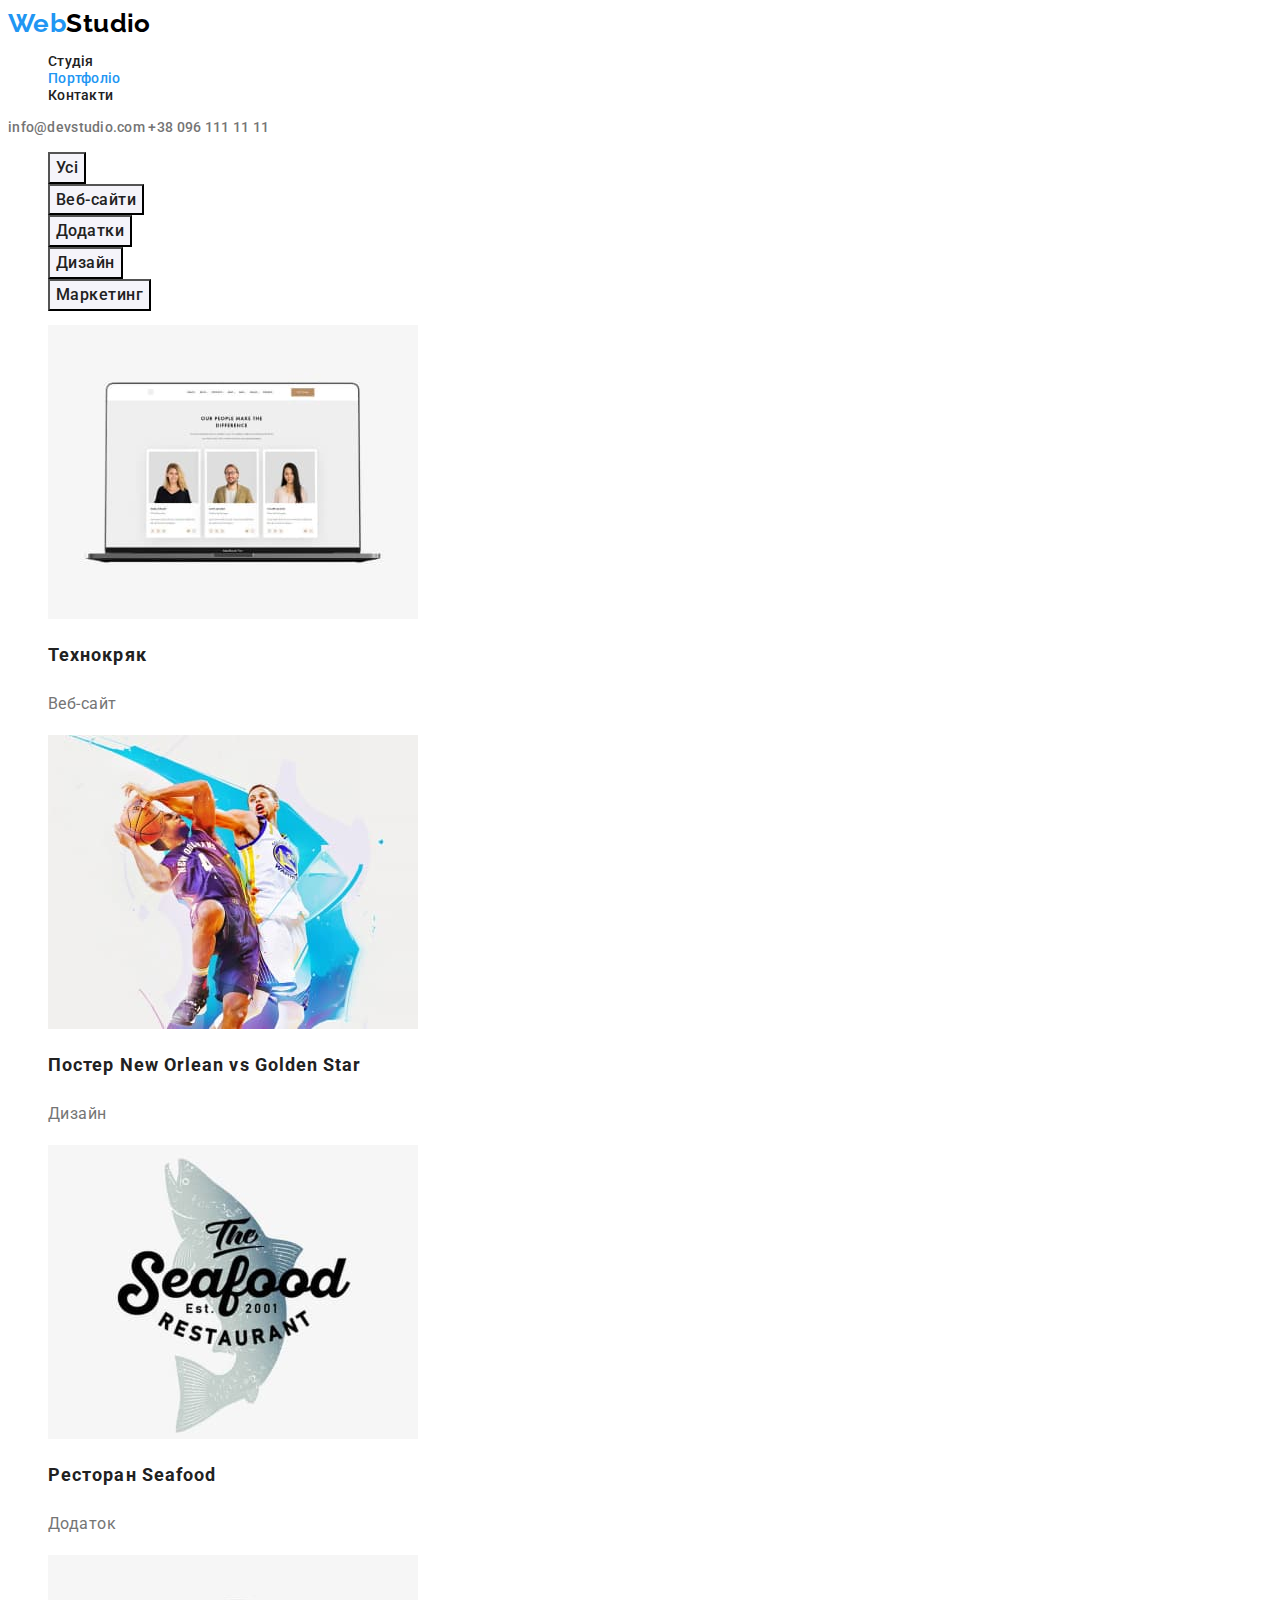
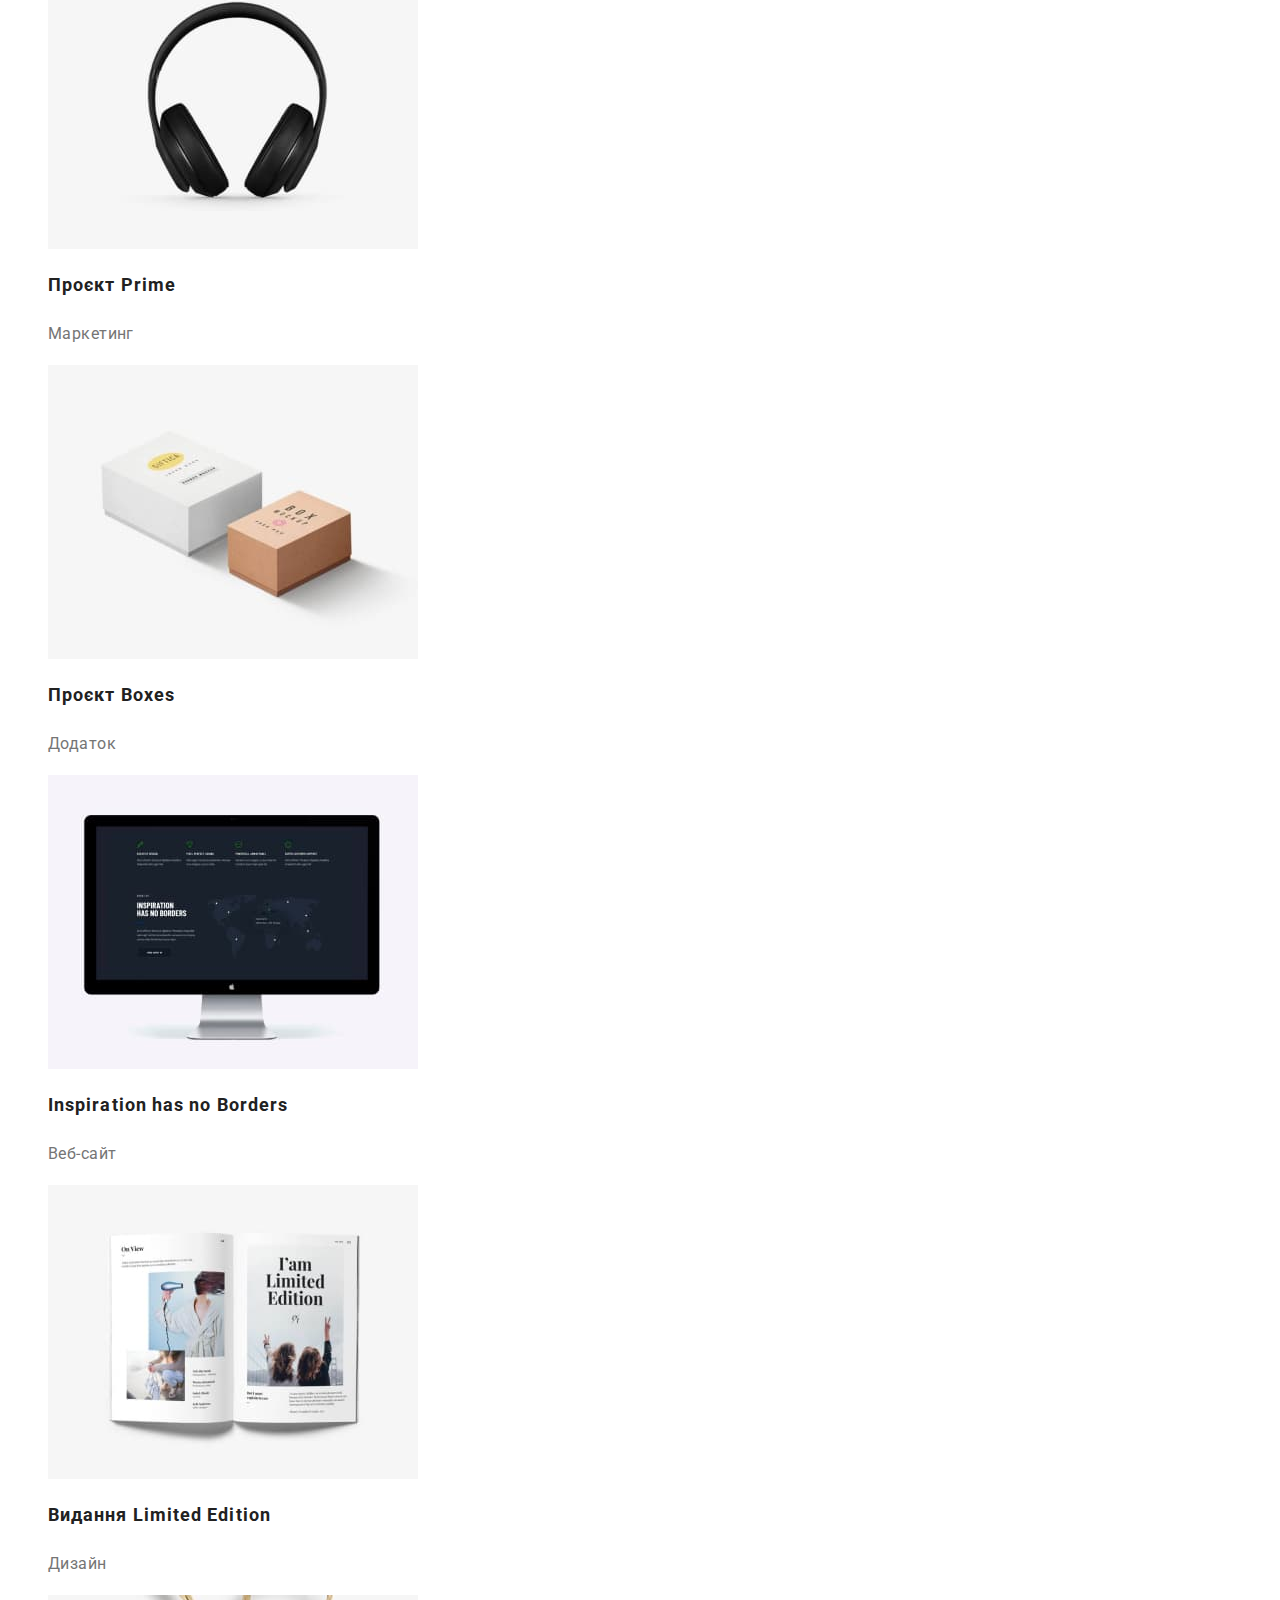
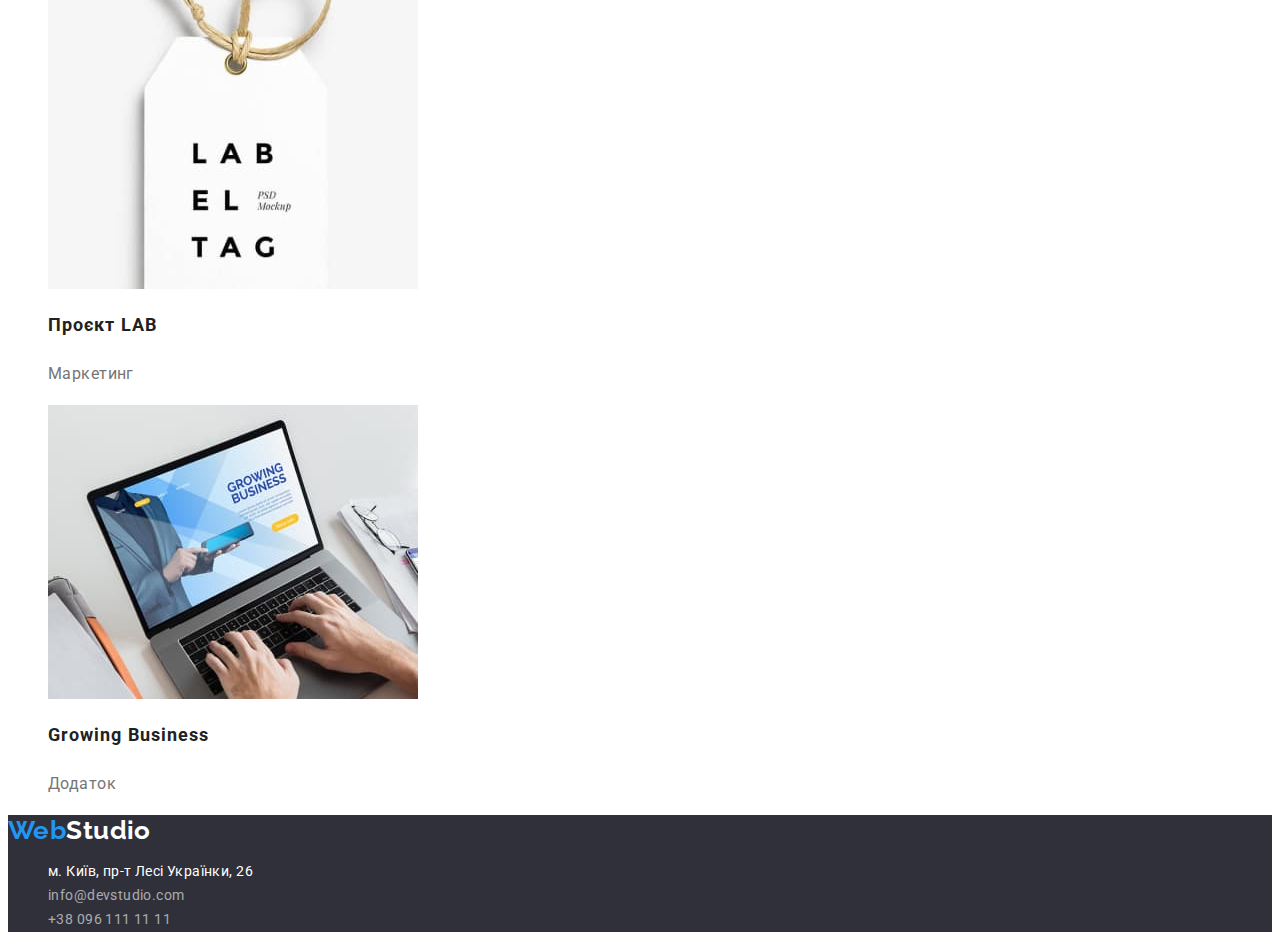
==== portfolio.html @ 8f7ff71c "push home-work-2" ====
<!DOCTYPE html>
<html lang="en">
  <head>
    <meta charset="UTF-8" />
    <meta http-equiv="X-UA-Compatible" content="IE=edge" />
    <meta name="viewport" content="width=device-width, initial-scale=1.0" />
    <link rel="preconnect" href="https://fonts.googleapis.com" />
    <link rel="preconnect" href="https://fonts.gstatic.com" crossorigin />
    <link
      href="https://fonts.googleapis.com/css2?family=Raleway:wght@700&family=Roboto:wght@400;500;700;900&display=swap"
      rel="stylesheet"
    />
    <link rel="stylesheet" href="./css/style.css" />
    <title>Портфоліо</title>
  </head>
  <body>
    <header class="header">
      <a href="./index.html" class="header__logo link logo">Web<span>Studio</span></a>
      <nav class="header__menu">
        <ul class="header__list">
          <li class="header__item item">
            <a href="./index.html" class="header__link link">Студія</a>
          </li>
          <li class="header__item item">
            <a href="./portfolio.html" class="header__link link current">Портфоліо</a>
          </li>
          <li class="header__item item">
            <a href="#" class="header__link link">Контакти</a>
          </li>
        </ul>
      </nav>
      <div class="header__contacts">
        <a href="mailto:info@devstudio.com" class="header__contacts-contact link"
          >info@devstudio.com</a
        >
        <a href="tel:+380961111111" class="header__contacts-contact link">+38 096 111 11 11</a>
      </div>
    </header>
    <main>
      <section class="portfolio">
        <h1 class="visually-hidden">Портфоліо</h1>
        <ul class="portfolio__filtr filtr-portfolio">
          <li class="filtr-portfolio__item item">
            <button type="button" class="filtr-portfolio__btn">Усі</button>
          </li>
          <li class="filtr-portfolio__item item">
            <button type="button" class="filtr-portfolio__btn">Веб-сайти</button>
          </li>
          <li class="filtr-portfolio__item item">
            <button type="button" class="filtr-portfolio__btn">Додатки</button>
          </li>
          <li class="filtr-portfolio__item item">
            <button type="button" class="filtr-portfolio__btn">Дизайн</button>
          </li>
          <li class="filtr-portfolio__item item">
            <button type="button" class="filtr-portfolio__btn">Маркетинг</button>
          </li>
        </ul>
        <ul class="portfolio__gellery gellery-portfolio">
          <li class="gellery-portfolio__item item">
            <img
              src="./images/portfolio-computer.jpg"
              alt="computer"
              class="gellery-portfolio__image"
              width="370"
              height="294"
            />
            <h2 class="gellery-portfolio__title">Технокряк</h2>
            <p class="gallery-portfolio__text">Веб-сайт</p>
          </li>
          <li class="gellery-portfolio__item item">
            <img
              src="./images/portfolio-basketball.jpg"
              alt="basketball"
              class="gellery-portfolio__image"
              width="370"
              height="294"
            />
            <h2 class="gellery-portfolio__title">Постер New Orlean vs Golden Star</h2>
            <p class="gallery-portfolio__text">Дизайн</p>
          </li>
          <li class="gellery-portfolio__item item">
            <img
              src="./images/portfolio-seafood.jpg"
              alt="Seafood"
              class="gellery-portfolio__image"
              width="370"
              height="294"
            />
            <h2 class="gellery-portfolio__title">Ресторан Seafood</h2>
            <p class="gallery-portfolio__text">Додаток</p>
          </li>
          <li class="gellery-portfolio__item item">
            <img
              src="./images/portfolio-headphone.jpg"
              alt="headphone"
              class="gellery-portfolio__image"
              width="370"
              height="294"
            />
            <h2 class="gellery-portfolio__title">Проєкт Prime</h2>
            <p class="gallery-portfolio__text">Маркетинг</p>
          </li>
          <li class="gellery-portfolio__item item">
            <img
              src="./images/portfolio-boxes.jpg"
              alt="boxes"
              class="gellery-portfolio__image"
              width="370"
              height="294"
            />
            <h2 class="gellery-portfolio__title">Проєкт Boxes</h2>
            <p class="gallery-portfolio__text">Додаток</p>
          </li>
          <li class="gellery-portfolio__item item">
            <img
              src="./images/portfolio-monitor.jpg"
              alt="monitor"
              class="gellery-portfolio__image"
              width="370"
              height="294"
            />
            <h2 class="gellery-portfolio__title">Inspiration has no Borders</h2>
            <p class="gallery-portfolio__text">Веб-сайт</p>
          </li>
          <li class="gellery-portfolio__item item">
            <img
              src="./images/portfolio-book.jpg"
              alt="book"
              class="gellery-portfolio__image"
              width="370"
              height="294"
            />
            <h2 class="gellery-portfolio__title">Видання Limited Edition</h2>
            <p class="gallery-portfolio__text">Дизайн</p>
          </li>
          <li class="gellery-portfolio__item item">
            <img
              src="./images/portfolio-label.jpg"
              alt="label"
              class="gellery-portfolio__image"
              width="370"
              height="294"
            />
            <h2 class="gellery-portfolio__title">Проєкт LAB</h2>
            <p class="gallery-portfolio__text">Маркетинг</p>
          </li>
          <li class="gellery-portfolio__item item">
            <img
              src="./images/portfolio-business.jpg"
              alt="business"
              class="gellery-portfolio__image"
              width="370"
              height="294"
            />
            <h2 class="gellery-portfolio__title">Growing Business</h2>
            <p class="gallery-portfolio__text">Додаток</p>
          </li>
        </ul>
      </section>
    </main>
    <footer class="footer">
      <a href="./index.html" class="footer__logo link logo">Web<span>Studio</span></a>
      <address class="footer__addres">
        <ul class="footer__list">
          <li class="footer__item item">
            <a
              href="https://goo.gl/maps/UaeHGTFbajZYQoQx9"
              target="_blank"
              rel="nofollow noopener noreferrer"
              class="footer__link link footer__link-active"
            >
              м. Київ, пр-т Лесі Українки, 26
            </a>
          </li>
          <li class="footer__item item">
            <a href="mailto:info@devstudio.com" class="footer__link link">info@devstudio.com</a>
          </li>
          <li class="footer__item item">
            <a href="tel:+380961111111" class="footer__link link">+38 096 111 11 11</a>
          </li>
        </ul>
      </address>
    </footer>
  </body>
</html>
---- css/style.css ----
:root {
  --font-raleway: 'Raleway', sans-serif;
  --font-roboto: 'Roboto', sans-serif;
  --hover-color: #2196f3;
  --main-btn-hover-color: #188ce8;
  --main-bright-color: #ffffff;
  --dakr-color: #212121;
  --light-color: #757575;
  --bg-butons-color: #f5f4fa;
  --bg-section-light: #f5f4fa;
  --bg--section-dakr: #2f303a;
}
body {
  font-family: var(--font-roboto);
  color: var(--dakr-color);
  background: var(--main-bright-color);
  font-size: 14px;
  letter-spacing: 0.03em;
}

.item {
  list-style: none;
}
.link {
  text-decoration: none;
}

.title {
  font-size: 36px;
  line-height: 42px;
  text-align: center;
  color: var(--dakr-color);
}

.visually-hidden {
  position: absolute;
  white-space: nowrap;
  width: 1px;
  height: 1px;
  overflow: hidden;
  border: 0;
  padding: 0;
  clip: rect(0 0 0 0);
  clip-path: inset(50%);
  margin: -1px;
}

.logo {
  font-family: var(--font-raleway);
  font-weight: 700;
  font-size: 26px;
  line-height: 1.19;
  color: var(--hover-color);
}
/* -------------------------------------Index.html------------------------------------------------------- */

/* -------------------------------------Header------------------------------------------------------- */

.header {
}
.header__logo span {
  color: #000000;
}

.header__menu {
}
.header__list {
}
.header__item {
}

.header__link {
  font-weight: 500;
  line-height: 1.14;
  letter-spacing: 0.02em;
  color: var(--dakr-color);
}
.header__link:hover,
.header__link:focus {
  color: var(--hover-color);
}
.current {
  color: var(--hover-color);
}
.header__contacts {
}
.header__contacts-contact {
  font-weight: 500;
  line-height: 1.42;
  letter-spacing: 0.02em;
  color: var(--light-color);
}
.header__contacts-contact:hover,
.header__contacts-contact:focus {
  color: var(--hover-color);
}

/* -------------------------------------Hero------------------------------------------------------- */
.hero {
  background: var(--bg--section-dakr);
}
.hero__title {
  font-weight: 900;
  font-size: 44px;
  line-height: 1.36;
  text-align: center;
  letter-spacing: 0.06em;
  text-transform: uppercase;
  color: var(--main-bright-color);
}
.hero__button {
  background: var(--hover-color);
  font-family: inherit;
  font-weight: 700;
  font-size: 16px;
  line-height: 1.88;
  letter-spacing: 0.06em;
  color: var(--main-bright-color);
  cursor: pointer;
}
.hero__button:hover,
.hero__button:focus {
  background: var(--main-btn-hover-color);
}
/* -------------------------------------features------------------------------------------------------- */

.features {
}
.features__list {
}
.features__item {
}
.features__item-title {
  font-size: inherit;
  line-height: 1.14;
  text-transform: uppercase;
  color: var(--dakr-color);
}
.features__item-text {
  line-height: 1.71;
  color: var(--light-color);
}

/* -------------------------------------Work------------------------------------------------------- */
.work {
}
.work__title {
}
.work__list {
}
.work__item {
}
.work__img {
}

/* -------------------------------------Teams------------------------------------------------------- */
.teams {
  background: var(--bg-section-light);
}
.teams__title {
}
.teams__list {
}
.teams__item {
}
.teams__img {
}
.teams__subtitle {
  font-weight: 500;
  font-size: 16px;
  line-height: 1.18;
  color: var(--dakr-color);
}
.teams__text {
  font-size: 16px;
  line-height: 1.18;
  color: var(--light-color);
}
/* -------------------------------------Footer------------------------------------------------------- */
.footer {
  background: #2f303a;
}
.footer__logo span {
  color: var(--main-bright-color);
}

.footer__addres {
}
.footer__list {
}
.footer__item {
}
.footer__link {
  font-style: normal;
  font-weight: 400;
  line-height: 1.71;
  color: rgba(255, 255, 255, 0.6);
}
.footer__link:hover,
.footer__link:focus {
  color: var(--main-bright-color);
}
.footer__link-active {
  color: var(--main-bright-color);
}
.footer__link-active:hover,
.footer__link-active:focus {
  color: rgba(255, 255, 255, 0.6);
}

/* -------------------------------------portfolio.html------------------------------------------------------- */
/* -------------------------------------Portfolio------------------------------------------------------- */

.portfolio {
}
/* -------------------------------------Portfolio-filtr------------------------------------------------------- */

.portfolio__filtr {
}
.filtr-portfolio {
}
.filtr-portfolio__item {
}

.filtr-portfolio__btn {
  background: var(--bg-butons-color);
  font-family: inherit;
  font-weight: 500;
  font-size: 16px;
  line-height: 1.62;
  letter-spacing: 0.03em;
  color: var(--dakr-color);
  cursor: pointer;
}
.filtr-portfolio__btn:hover,
.filtr-portfolio__btn:focus {
  background: var(--hover-color);
  color: var(--main-bright-color);
}
/* -------------------------------------Portfolio-ggellery------------------------------------------------------ */

.portfolio__gellery {
}
.gellery-portfolio {
}
.gellery-portfolio__item {
}
.gellery-portfolio__image {
}
.gellery-portfolio__title {
  font-size: 18px;
  line-height: 2;
  letter-spacing: 0.06em;
  color: var(--dakr-color);
}
.gallery-portfolio__text {
  font-size: 16px;
  line-height: 1.88;
  color: var(--light-color);
}
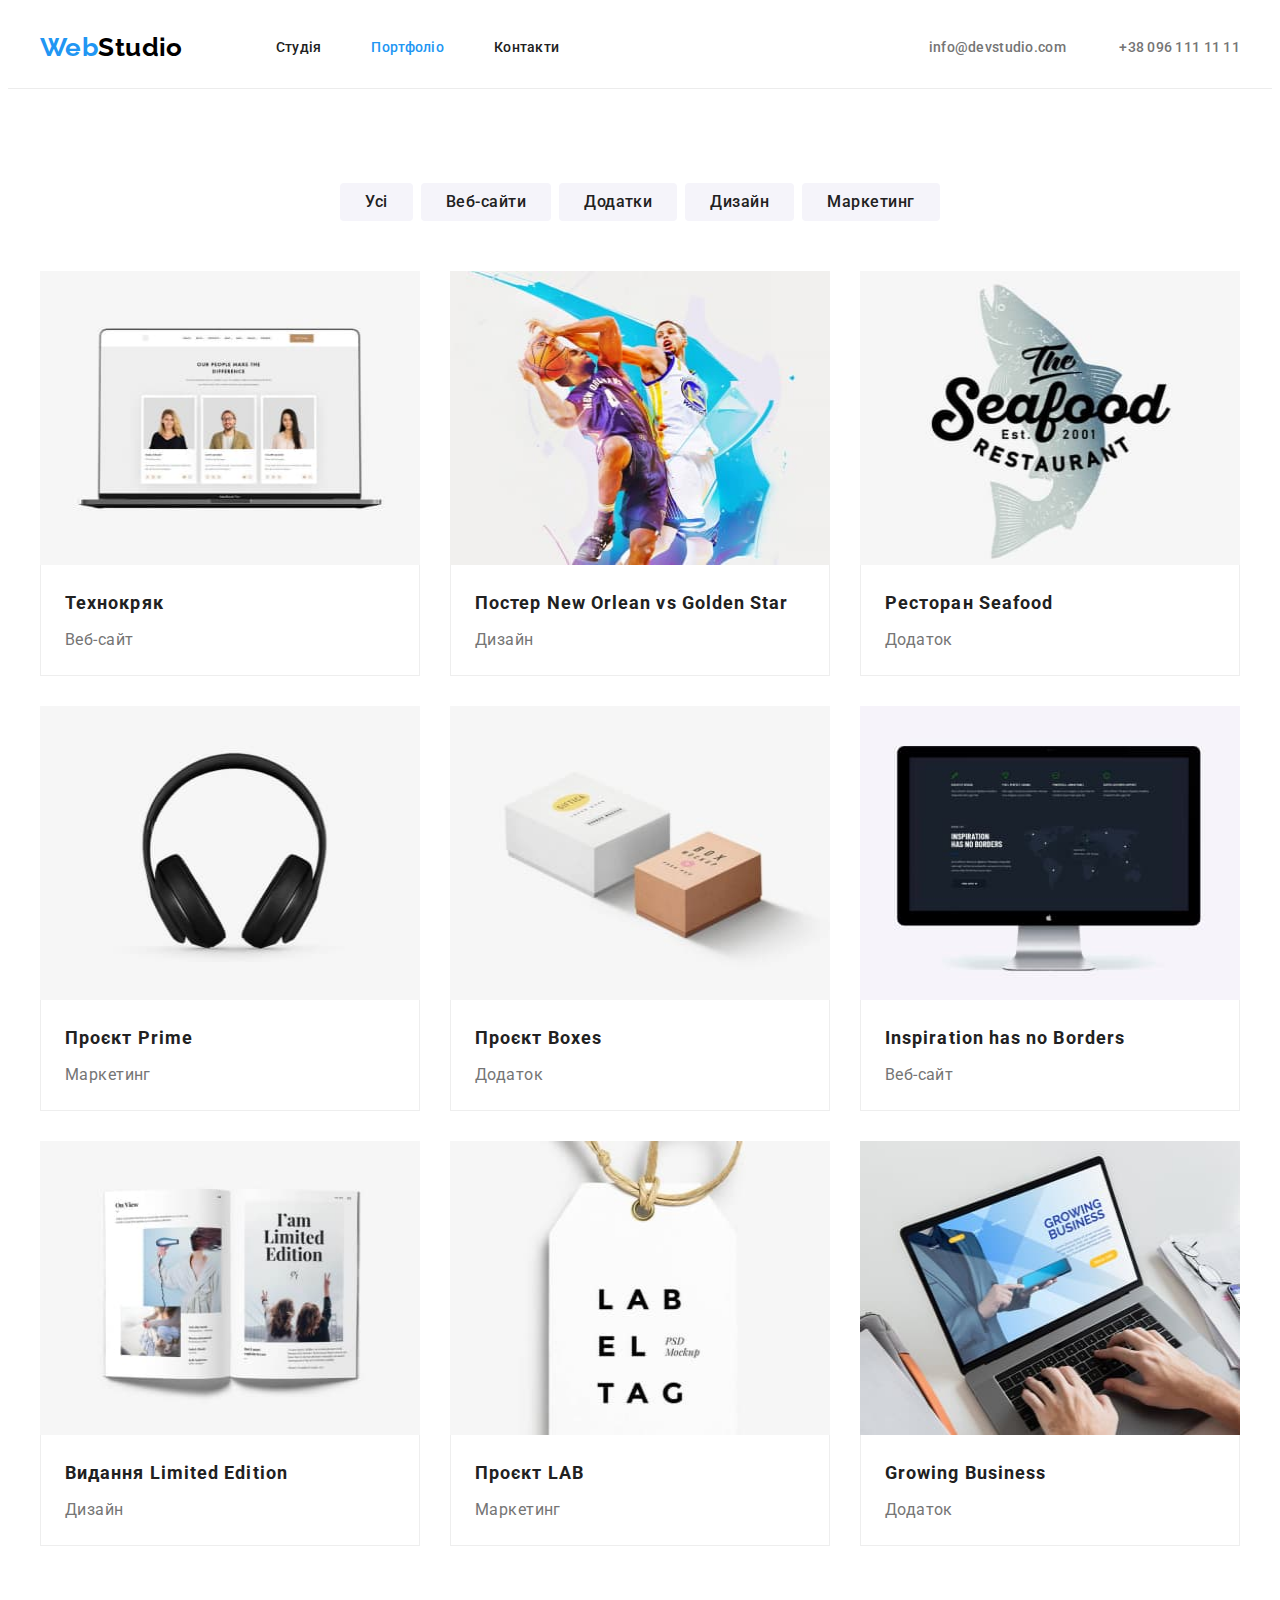
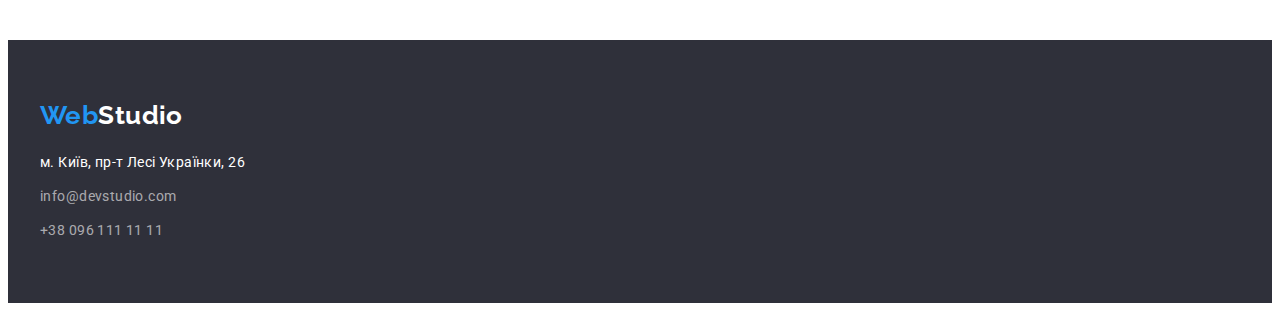
==== commit d934b704: "end hw3" ====
--- a/portfolio.html
+++ b/portfolio.html
@@ -10,177 +10,202 @@
       href="https://fonts.googleapis.com/css2?family=Raleway:wght@700&family=Roboto:wght@400;500;700;900&display=swap"
       rel="stylesheet"
     />
+    <link rel="stylesheet" href="node_modules/modern-normalize/modern-normalize.css" />
     <link rel="stylesheet" href="./css/style.css" />
     <title>Портфоліо</title>
   </head>
   <body>
     <header class="header">
-      <a href="./index.html" class="header__logo link logo">Web<span>Studio</span></a>
-      <nav class="header__menu">
-        <ul class="header__list">
-          <li class="header__item item">
-            <a href="./index.html" class="header__link link">Студія</a>
-          </li>
-          <li class="header__item item">
-            <a href="./portfolio.html" class="header__link link current">Портфоліо</a>
-          </li>
-          <li class="header__item item">
-            <a href="#" class="header__link link">Контакти</a>
-          </li>
-        </ul>
-      </nav>
-      <div class="header__contacts">
-        <a href="mailto:info@devstudio.com" class="header__contacts-contact link"
-          >info@devstudio.com</a
-        >
-        <a href="tel:+380961111111" class="header__contacts-contact link">+38 096 111 11 11</a>
+      <div class="header__container container">
+        <a href="./index.html" class="header__logo link logo">Web<span>Studio</span></a>
+        <nav class="header__menu">
+          <ul class="header__list">
+            <li class="header__item item">
+              <a href="./index.html" class="header__link link">Студія</a>
+            </li>
+            <li class="header__item item">
+              <a href="./portfolio.html" class="header__link link current">Портфоліо</a>
+            </li>
+            <li class="header__item item">
+              <a href="#" class="header__link link">Контакти</a>
+            </li>
+          </ul>
+        </nav>
+        <div class="header__contacts">
+          <a href="mailto:info@devstudio.com" class="header__contacts-contact link"
+            >info@devstudio.com</a
+          >
+          <a href="tel:+380961111111" class="header__contacts-contact link">+38 096 111 11 11</a>
+        </div>
       </div>
     </header>
     <main>
-      <section class="portfolio">
-        <h1 class="visually-hidden">Портфоліо</h1>
-        <ul class="portfolio__filtr filtr-portfolio">
-          <li class="filtr-portfolio__item item">
-            <button type="button" class="filtr-portfolio__btn">Усі</button>
-          </li>
-          <li class="filtr-portfolio__item item">
-            <button type="button" class="filtr-portfolio__btn">Веб-сайти</button>
-          </li>
-          <li class="filtr-portfolio__item item">
-            <button type="button" class="filtr-portfolio__btn">Додатки</button>
-          </li>
-          <li class="filtr-portfolio__item item">
-            <button type="button" class="filtr-portfolio__btn">Дизайн</button>
-          </li>
-          <li class="filtr-portfolio__item item">
-            <button type="button" class="filtr-portfolio__btn">Маркетинг</button>
-          </li>
-        </ul>
-        <ul class="portfolio__gellery gellery-portfolio">
-          <li class="gellery-portfolio__item item">
-            <img
-              src="./images/portfolio-computer.jpg"
-              alt="computer"
-              class="gellery-portfolio__image"
-              width="370"
-              height="294"
-            />
-            <h2 class="gellery-portfolio__title">Технокряк</h2>
-            <p class="gallery-portfolio__text">Веб-сайт</p>
-          </li>
-          <li class="gellery-portfolio__item item">
-            <img
-              src="./images/portfolio-basketball.jpg"
-              alt="basketball"
-              class="gellery-portfolio__image"
-              width="370"
-              height="294"
-            />
-            <h2 class="gellery-portfolio__title">Постер New Orlean vs Golden Star</h2>
-            <p class="gallery-portfolio__text">Дизайн</p>
-          </li>
-          <li class="gellery-portfolio__item item">
-            <img
-              src="./images/portfolio-seafood.jpg"
-              alt="Seafood"
-              class="gellery-portfolio__image"
-              width="370"
-              height="294"
-            />
-            <h2 class="gellery-portfolio__title">Ресторан Seafood</h2>
-            <p class="gallery-portfolio__text">Додаток</p>
-          </li>
-          <li class="gellery-portfolio__item item">
-            <img
-              src="./images/portfolio-headphone.jpg"
-              alt="headphone"
-              class="gellery-portfolio__image"
-              width="370"
-              height="294"
-            />
-            <h2 class="gellery-portfolio__title">Проєкт Prime</h2>
-            <p class="gallery-portfolio__text">Маркетинг</p>
-          </li>
-          <li class="gellery-portfolio__item item">
-            <img
-              src="./images/portfolio-boxes.jpg"
-              alt="boxes"
-              class="gellery-portfolio__image"
-              width="370"
-              height="294"
-            />
-            <h2 class="gellery-portfolio__title">Проєкт Boxes</h2>
-            <p class="gallery-portfolio__text">Додаток</p>
-          </li>
-          <li class="gellery-portfolio__item item">
-            <img
-              src="./images/portfolio-monitor.jpg"
-              alt="monitor"
-              class="gellery-portfolio__image"
-              width="370"
-              height="294"
-            />
-            <h2 class="gellery-portfolio__title">Inspiration has no Borders</h2>
-            <p class="gallery-portfolio__text">Веб-сайт</p>
-          </li>
-          <li class="gellery-portfolio__item item">
-            <img
-              src="./images/portfolio-book.jpg"
-              alt="book"
-              class="gellery-portfolio__image"
-              width="370"
-              height="294"
-            />
-            <h2 class="gellery-portfolio__title">Видання Limited Edition</h2>
-            <p class="gallery-portfolio__text">Дизайн</p>
-          </li>
-          <li class="gellery-portfolio__item item">
-            <img
-              src="./images/portfolio-label.jpg"
-              alt="label"
-              class="gellery-portfolio__image"
-              width="370"
-              height="294"
-            />
-            <h2 class="gellery-portfolio__title">Проєкт LAB</h2>
-            <p class="gallery-portfolio__text">Маркетинг</p>
-          </li>
-          <li class="gellery-portfolio__item item">
-            <img
-              src="./images/portfolio-business.jpg"
-              alt="business"
-              class="gellery-portfolio__image"
-              width="370"
-              height="294"
-            />
-            <h2 class="gellery-portfolio__title">Growing Business</h2>
-            <p class="gallery-portfolio__text">Додаток</p>
-          </li>
-        </ul>
+      <section class="portfolio section">
+        <div class="portfolio__container container">
+          <h1 class="visually-hidden">Портфоліо</h1>
+          <ul class="portfolio__filtr filtr-portfolio">
+            <li class="filtr-portfolio__item item">
+              <button type="button" class="filtr-portfolio__btn">Усі</button>
+            </li>
+            <li class="filtr-portfolio__item item">
+              <button type="button" class="filtr-portfolio__btn">Веб-сайти</button>
+            </li>
+            <li class="filtr-portfolio__item item">
+              <button type="button" class="filtr-portfolio__btn">Додатки</button>
+            </li>
+            <li class="filtr-portfolio__item item">
+              <button type="button" class="filtr-portfolio__btn">Дизайн</button>
+            </li>
+            <li class="filtr-portfolio__item item">
+              <button type="button" class="filtr-portfolio__btn">Маркетинг</button>
+            </li>
+          </ul>
+          <ul class="portfolio__gellery gellery-portfolio">
+            <li class="gellery-portfolio__item item">
+              <img
+                src="./images/portfolio-computer.jpg"
+                alt="computer"
+                class="gellery-portfolio__image"
+                width="370"
+                height="294"
+              />
+              <div class="gellery-portfolio__contant">
+                <h2 class="gellery-portfolio__title">Технокряк</h2>
+                <p class="gallery-portfolio__text">Веб-сайт</p>
+              </div>
+            </li>
+            <li class="gellery-portfolio__item item">
+              <img
+                src="./images/portfolio-basketball.jpg"
+                alt="basketball"
+                class="gellery-portfolio__image"
+                width="370"
+                height="294"
+              />
+              <div class="gellery-portfolio__contant">
+                <h2 class="gellery-portfolio__title">Постер New Orlean vs Golden Star</h2>
+                <p class="gallery-portfolio__text">Дизайн</p>
+              </div>
+            </li>
+            <li class="gellery-portfolio__item item">
+              <img
+                src="./images/portfolio-seafood.jpg"
+                alt="Seafood"
+                class="gellery-portfolio__image"
+                width="370"
+                height="294"
+              />
+              <div class="gellery-portfolio__contant">
+                <h2 class="gellery-portfolio__title">Ресторан Seafood</h2>
+                <p class="gallery-portfolio__text">Додаток</p>
+              </div>
+            </li>
+            <li class="gellery-portfolio__item item">
+              <img
+                src="./images/portfolio-headphone.jpg"
+                alt="headphone"
+                class="gellery-portfolio__image"
+                width="370"
+                height="294"
+              />
+              <div class="gellery-portfolio__contant">
+                <h2 class="gellery-portfolio__title">Проєкт Prime</h2>
+                <p class="gallery-portfolio__text">Маркетинг</p>
+              </div>
+            </li>
+            <li class="gellery-portfolio__item item">
+              <img
+                src="./images/portfolio-boxes.jpg"
+                alt="boxes"
+                class="gellery-portfolio__image"
+                width="370"
+                height="294"
+              />
+              <div class="gellery-portfolio__contant">
+                <h2 class="gellery-portfolio__title">Проєкт Boxes</h2>
+                <p class="gallery-portfolio__text">Додаток</p>
+              </div>
+            </li>
+            <li class="gellery-portfolio__item item">
+              <img
+                src="./images/portfolio-monitor.jpg"
+                alt="monitor"
+                class="gellery-portfolio__image"
+                width="370"
+                height="294"
+              />
+              <div class="gellery-portfolio__contant">
+                <h2 class="gellery-portfolio__title">Inspiration has no Borders</h2>
+                <p class="gallery-portfolio__text">Веб-сайт</p>
+              </div>
+            </li>
+            <li class="gellery-portfolio__item item">
+              <img
+                src="./images/portfolio-book.jpg"
+                alt="book"
+                class="gellery-portfolio__image"
+                width="370"
+                height="294"
+              />
+              <div class="gellery-portfolio__contant">
+                <h2 class="gellery-portfolio__title">Видання Limited Edition</h2>
+                <p class="gallery-portfolio__text">Дизайн</p>
+              </div>
+            </li>
+            <li class="gellery-portfolio__item item">
+              <img
+                src="./images/portfolio-label.jpg"
+                alt="label"
+                class="gellery-portfolio__image"
+                width="370"
+                height="294"
+              />
+              <div class="gellery-portfolio__contant">
+                <h2 class="gellery-portfolio__title">Проєкт LAB</h2>
+                <p class="gallery-portfolio__text">Маркетинг</p>
+              </div>
+            </li>
+            <li class="gellery-portfolio__item item">
+              <img
+                src="./images/portfolio-business.jpg"
+                alt="business"
+                class="gellery-portfolio__image"
+                width="370"
+                height="294"
+              />
+              <div class="gellery-portfolio__contant">
+                <h2 class="gellery-portfolio__title">Growing Business</h2>
+                <p class="gallery-portfolio__text">Додаток</p>
+              </div>
+            </li>
+          </ul>
+        </div>
       </section>
     </main>
     <footer class="footer">
-      <a href="./index.html" class="footer__logo link logo">Web<span>Studio</span></a>
-      <address class="footer__addres">
-        <ul class="footer__list">
-          <li class="footer__item item">
-            <a
-              href="https://goo.gl/maps/UaeHGTFbajZYQoQx9"
-              target="_blank"
-              rel="nofollow noopener noreferrer"
-              class="footer__link link footer__link-active"
-            >
-              м. Київ, пр-т Лесі Українки, 26
-            </a>
-          </li>
-          <li class="footer__item item">
-            <a href="mailto:info@devstudio.com" class="footer__link link">info@devstudio.com</a>
-          </li>
-          <li class="footer__item item">
-            <a href="tel:+380961111111" class="footer__link link">+38 096 111 11 11</a>
-          </li>
-        </ul>
-      </address>
+      <div class="footer__container container">
+        <a href="./index.html" class="footer__logo link logo">Web<span>Studio</span></a>
+        <address class="footer__addres">
+          <ul class="footer__list">
+            <li class="footer__item item">
+              <a
+                href="https://goo.gl/maps/UaeHGTFbajZYQoQx9"
+                target="_blank"
+                rel="nofollow noopener noreferrer"
+                class="footer__link link footer__link-active"
+              >
+                м. Київ, пр-т Лесі Українки, 26
+              </a>
+            </li>
+            <li class="footer__item item">
+              <a href="mailto:info@devstudio.com" class="footer__link link">info@devstudio.com</a>
+            </li>
+            <li class="footer__item item">
+              <a href="tel:+380961111111" class="footer__link link">+38 096 111 11 11</a>
+            </li>
+          </ul>
+        </address>
+      </div>
     </footer>
   </body>
 </html>
--- a/css/style.css
+++ b/css/style.css
@@ -9,7 +9,34 @@
   --bg-butons-color: #f5f4fa;
   --bg-section-light: #f5f4fa;
   --bg--section-dakr: #2f303a;
-}
+  --border-cards-color: #eeeeee;
+  --header-border-color: #ececec;
+}
+/* ================================================================== */
+
+p,
+h1,
+h2,
+h3,
+h4,
+h5,
+h6 {
+  margin: 0;
+}
+ol,
+ul {
+  margin: 0;
+  padding-left: 0;
+  list-style: none;
+}
+img {
+  display: block;
+}
+button {
+  border: none;
+}
+/* ================================================================== */
+
 body {
   font-family: var(--font-roboto);
   color: var(--dakr-color);
@@ -17,7 +44,14 @@
   font-size: 14px;
   letter-spacing: 0.03em;
 }
-
+.container {
+  max-width: 1200px;
+  padding: 0px 15px;
+  margin: 0 auto;
+}
+.section {
+  padding: 94px 0;
+}
 .item {
   list-style: none;
 }
@@ -30,6 +64,7 @@
   line-height: 42px;
   text-align: center;
   color: var(--dakr-color);
+  margin-bottom: 50px;
 }
 
 .visually-hidden {
@@ -57,14 +92,23 @@
 /* -------------------------------------Header------------------------------------------------------- */
 
 .header {
+  padding: 24px 0px 25px 0px;
+  border-bottom: 1px solid var(--header-border-color);
+}
+.header__container {
+  display: flex;
+  align-items: center;
 }
 .header__logo span {
   color: #000000;
 }
 
 .header__menu {
+  margin-left: 93px;
 }
 .header__list {
+  display: flex;
+  gap: 50px;
 }
 .header__item {
 }
@@ -83,6 +127,7 @@
   color: var(--hover-color);
 }
 .header__contacts {
+  margin-left: auto;
 }
 .header__contacts-contact {
   font-weight: 500;
@@ -90,6 +135,9 @@
   letter-spacing: 0.02em;
   color: var(--light-color);
 }
+.header__contacts-contact:not(:last-child) {
+  margin-right: 50px;
+}
 .header__contacts-contact:hover,
 .header__contacts-contact:focus {
   color: var(--hover-color);
@@ -98,17 +146,25 @@
 /* -------------------------------------Hero------------------------------------------------------- */
 .hero {
   background: var(--bg--section-dakr);
+  padding: 200px 0;
 }
 .hero__title {
+  margin: 0 auto;
+  max-width: 696px;
   font-weight: 900;
   font-size: 44px;
   line-height: 1.36;
   text-align: center;
   letter-spacing: 0.06em;
   text-transform: uppercase;
+  margin-bottom: 30px;
   color: var(--main-bright-color);
 }
 .hero__button {
+  display: block;
+  margin: 0 auto;
+  height: 50px;
+  min-width: 216px;
   background: var(--hover-color);
   font-family: inherit;
   font-weight: 700;
@@ -116,17 +172,25 @@
   line-height: 1.88;
   letter-spacing: 0.06em;
   color: var(--main-bright-color);
+  box-shadow: 0px 4px 4px rgba(0, 0, 0, 0.15);
+  border-radius: 4px;
+  border: none;
   cursor: pointer;
 }
 .hero__button:hover,
 .hero__button:focus {
   background: var(--main-btn-hover-color);
+  box-shadow: 0px 4px 4px rgba(0, 0, 0, 0.15);
+  border-radius: 4px;
 }
 /* -------------------------------------features------------------------------------------------------- */
 
 .features {
+  padding-bottom: 0;
 }
 .features__list {
+  display: flex;
+  gap: 30px;
 }
 .features__item {
 }
@@ -135,6 +199,7 @@
   line-height: 1.14;
   text-transform: uppercase;
   color: var(--dakr-color);
+  margin-bottom: 10px;
 }
 .features__item-text {
   line-height: 1.71;
@@ -147,6 +212,8 @@
 .work__title {
 }
 .work__list {
+  display: flex;
+  justify-content: space-between;
 }
 .work__item {
 }
@@ -160,8 +227,17 @@
 .teams__title {
 }
 .teams__list {
+  display: flex;
+  justify-content: space-between;
 }
 .teams__item {
+  background: var(--main-bright-color);
+  box-shadow: 0px 1px 3px rgba(0, 0, 0, 0.12), 0px 1px 1px rgba(0, 0, 0, 0.14),
+    0px 2px 1px rgba(0, 0, 0, 0.2);
+  border-radius: 0px 0px 4px 4px;
+}
+.teams__content {
+  padding: 30px 70px;
 }
 .teams__img {
 }
@@ -170,6 +246,7 @@
   font-size: 16px;
   line-height: 1.18;
   color: var(--dakr-color);
+  margin-bottom: 10px;
 }
 .teams__text {
   font-size: 16px;
@@ -179,16 +256,19 @@
 /* -------------------------------------Footer------------------------------------------------------- */
 .footer {
   background: #2f303a;
+  padding: 60px 0;
 }
 .footer__logo span {
   color: var(--main-bright-color);
 }
 
 .footer__addres {
+  margin-top: 20px;
 }
 .footer__list {
 }
-.footer__item {
+.footer__item:not(:last-child) {
+  margin-bottom: 10px;
 }
 .footer__link {
   font-style: normal;
@@ -216,8 +296,10 @@
 /* -------------------------------------Portfolio-filtr------------------------------------------------------- */
 
 .portfolio__filtr {
-}
-.filtr-portfolio {
+  display: flex;
+  justify-content: center;
+  gap: 8px;
+  margin-bottom: 50px;
 }
 .filtr-portfolio__item {
 }
@@ -231,27 +313,45 @@
   letter-spacing: 0.03em;
   color: var(--dakr-color);
   cursor: pointer;
+  border-radius: 4px;
+  padding: 6px 22px;
+}
+.filtr-portfolio__btn:first-child {
+  padding: 6px 25px;
 }
 .filtr-portfolio__btn:hover,
 .filtr-portfolio__btn:focus {
+  box-shadow: 0px 3px 1px rgba(0, 0, 0, 0.1), 0px 1px 2px rgba(0, 0, 0, 0.08),
+    0px 2px 2px rgba(0, 0, 0, 0.12);
   background: var(--hover-color);
   color: var(--main-bright-color);
 }
 /* -------------------------------------Portfolio-ggellery------------------------------------------------------ */
 
 .portfolio__gellery {
-}
-.gellery-portfolio {
-}
+  display: flex;
+  flex-wrap: wrap;
+  gap: 30px;
+}
+
 .gellery-portfolio__item {
+  flex-basis: calc((100% - 60px) / 3);
 }
 .gellery-portfolio__image {
+  display: block;
+  width: 100%;
+}
+.gellery-portfolio__contant {
+  border: 1px solid var(--border-cards-color);
+  border-top: none;
+  padding: 20px 24px;
 }
 .gellery-portfolio__title {
   font-size: 18px;
   line-height: 2;
   letter-spacing: 0.06em;
   color: var(--dakr-color);
+  margin-bottom: 4px;
 }
 .gallery-portfolio__text {
   font-size: 16px;
